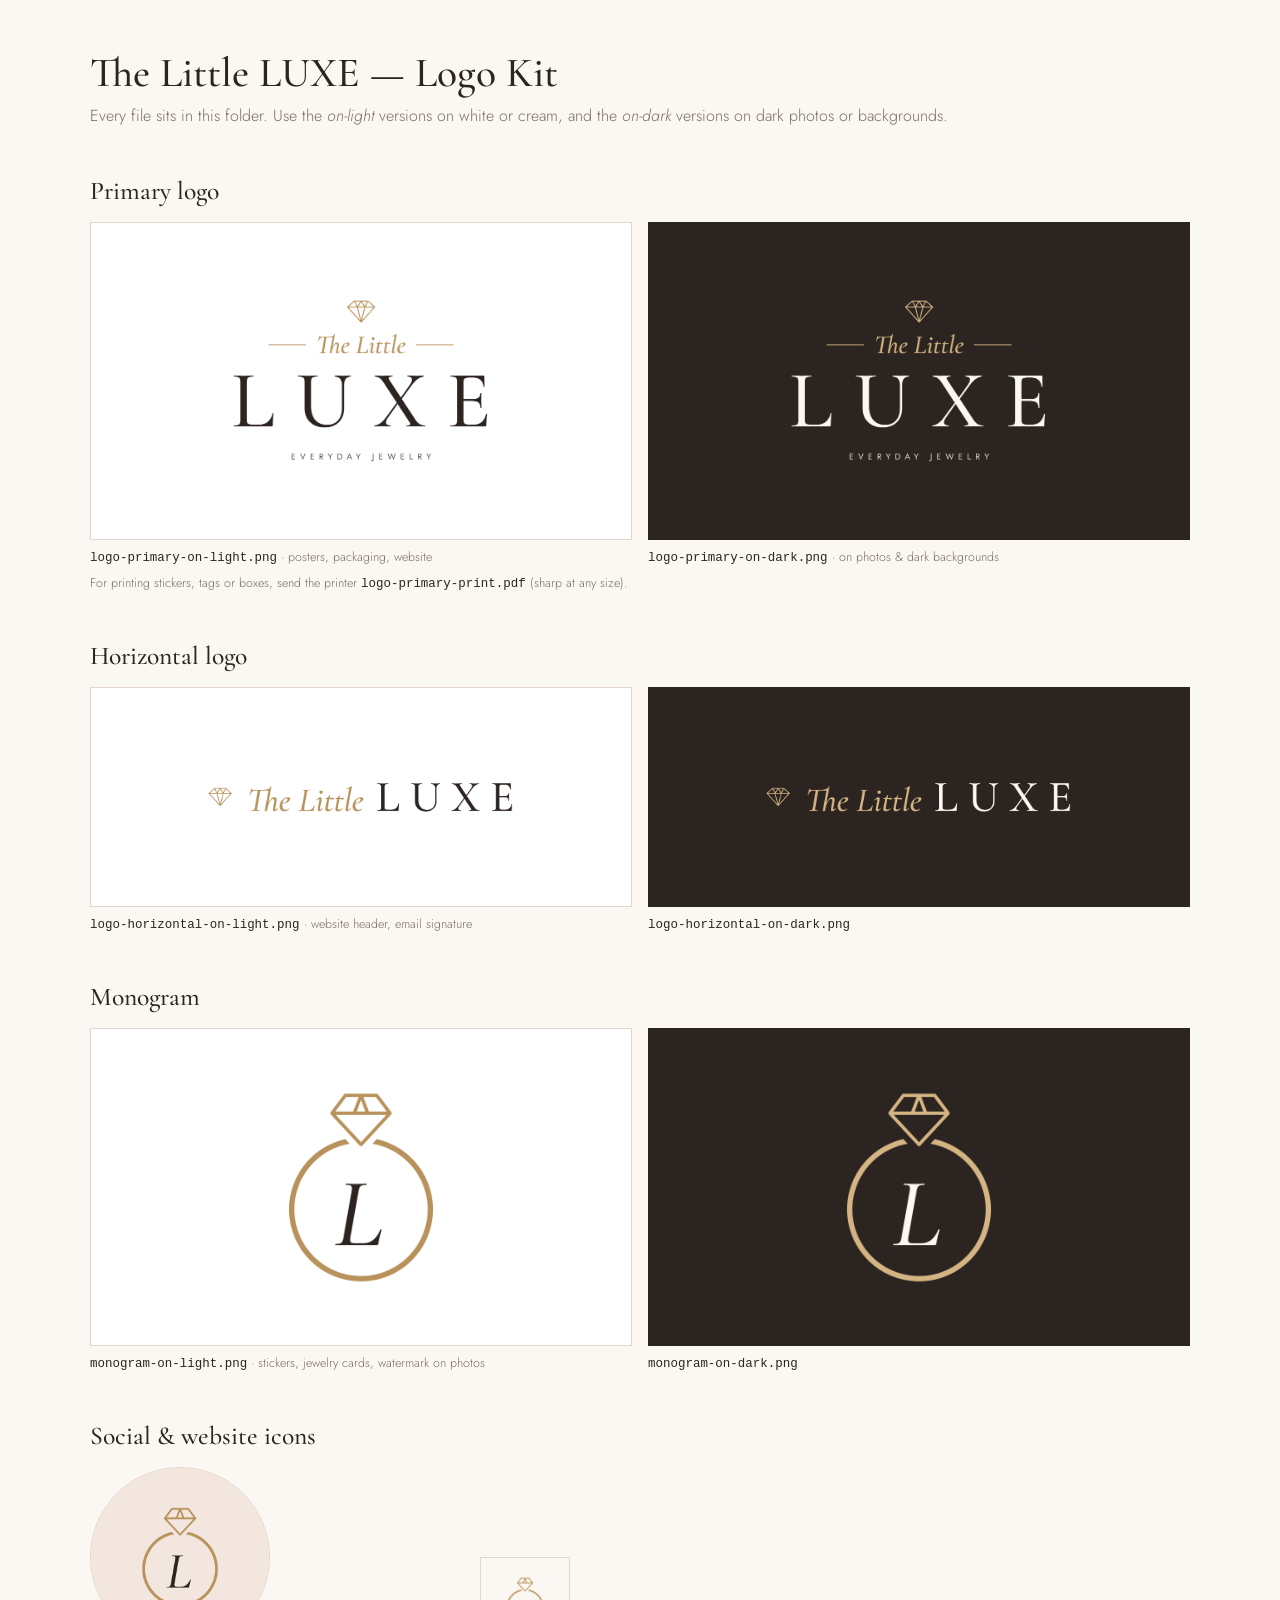
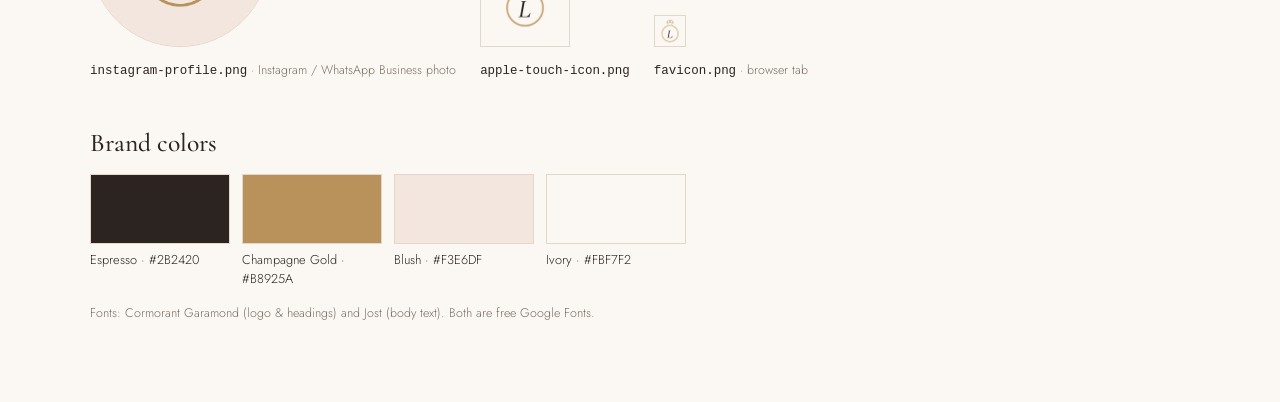
==== brand/index.html @ b69d1118 "Add logo kit, favicon and link preview to the site - brand/: primary, horizontal and monogram logos " ====
<!doctype html>
<html lang="en">
<head>
<meta charset="utf-8" />
<meta name="viewport" content="width=device-width, initial-scale=1" />
<title>The Little LUXE — Logo Kit</title>
<link href="https://fonts.googleapis.com/css2?family=Cormorant+Garamond:ital,wght@0,500;1,400&family=Jost:wght@300;400&display=swap" rel="stylesheet" />
<style>
  :root { --ink:#2b2420; --gold:#b8925a; --ivory:#fbf7f2; --blush:#f3e6df; --line:#e4d6ca; --muted:#7a6e66; }
  * { box-sizing: border-box; margin: 0; }
  body { font-family: Jost, sans-serif; font-weight: 300; background: var(--ivory); color: var(--ink); padding: 48px 16px 80px; }
  .wrap { max-width: 1100px; margin: 0 auto; }
  h1 { font-family: "Cormorant Garamond", serif; font-weight: 500; font-size: 2.6rem; }
  h2 { font-family: "Cormorant Garamond", serif; font-weight: 500; font-size: 1.6rem; margin: 48px 0 16px; }
  p.sub { color: var(--muted); margin-top: 6px; }
  .row { display: grid; grid-template-columns: 1fr 1fr; gap: 16px; }
  @media (max-width: 700px) { .row { grid-template-columns: 1fr; } }
  .tile { border: 1px solid var(--line); background: #fff; padding: 28px; display: grid; place-items: center; min-height: 220px; }
  .tile.dark { background: var(--ink); border-color: var(--ink); }
  .tile img { max-width: 100%; max-height: 260px; }
  .cap { font-size: .78rem; color: var(--muted); margin-top: 8px; }
  .cap code { color: var(--ink); }
  .swatches { display: flex; gap: 12px; flex-wrap: wrap; }
  .sw { width: 140px; }
  .sw div { height: 70px; border: 1px solid var(--line); }
  .sw span { display: block; font-size: .8rem; margin-top: 6px; }
  .small { display: flex; gap: 24px; align-items: end; flex-wrap: wrap; }
  .small img { border: 1px solid var(--line); }
  .round { border-radius: 50%; }
</style>
</head>
<body>
<div class="wrap">
  <h1>The Little LUXE — Logo Kit</h1>
  <p class="sub">Every file sits in this folder. Use the <em>on-light</em> versions on white or cream, and the <em>on-dark</em> versions on dark photos or backgrounds.</p>

  <h2>Primary logo</h2>
  <div class="row">
    <div><div class="tile"><img src="logo-primary-on-light.png" alt="Primary logo, dark text"></div><p class="cap"><code>logo-primary-on-light.png</code> · posters, packaging, website</p></div>
    <div><div class="tile dark"><img src="logo-primary-on-dark.png" alt="Primary logo, light text"></div><p class="cap"><code>logo-primary-on-dark.png</code> · on photos & dark backgrounds</p></div>
  </div>
  <p class="cap">For printing stickers, tags or boxes, send the printer <code>logo-primary-print.pdf</code> (sharp at any size).</p>

  <h2>Horizontal logo</h2>
  <div class="row">
    <div><div class="tile"><img src="logo-horizontal-on-light.png" alt="Horizontal logo"></div><p class="cap"><code>logo-horizontal-on-light.png</code> · website header, email signature</p></div>
    <div><div class="tile dark"><img src="logo-horizontal-on-dark.png" alt="Horizontal logo, light"></div><p class="cap"><code>logo-horizontal-on-dark.png</code></p></div>
  </div>

  <h2>Monogram</h2>
  <div class="row">
    <div><div class="tile"><img src="monogram-on-light.png" alt="Monogram"></div><p class="cap"><code>monogram-on-light.png</code> · stickers, jewelry cards, watermark on photos</p></div>
    <div><div class="tile dark"><img src="monogram-on-dark.png" alt="Monogram, light"></div><p class="cap"><code>monogram-on-dark.png</code></p></div>
  </div>

  <h2>Social & website icons</h2>
  <div class="small">
    <div><img class="round" src="instagram-profile.png" width="180" alt="Instagram profile picture"><p class="cap"><code>instagram-profile.png</code> · Instagram / WhatsApp Business photo</p></div>
    <div><img src="apple-touch-icon.png" width="90" alt="App icon"><p class="cap"><code>apple-touch-icon.png</code></p></div>
    <div><img src="favicon.png" width="32" alt="Favicon"><p class="cap"><code>favicon.png</code> · browser tab</p></div>
  </div>

  <h2>Brand colors</h2>
  <div class="swatches">
    <div class="sw"><div style="background:#2b2420"></div><span>Espresso · #2B2420</span></div>
    <div class="sw"><div style="background:#b8925a"></div><span>Champagne Gold · #B8925A</span></div>
    <div class="sw"><div style="background:#f3e6df"></div><span>Blush · #F3E6DF</span></div>
    <div class="sw"><div style="background:#fbf7f2"></div><span>Ivory · #FBF7F2</span></div>
  </div>
  <p class="cap" style="margin-top:16px">Fonts: Cormorant Garamond (logo & headings) and Jost (body text). Both are free Google Fonts.</p>
</div>
</body>
</html>
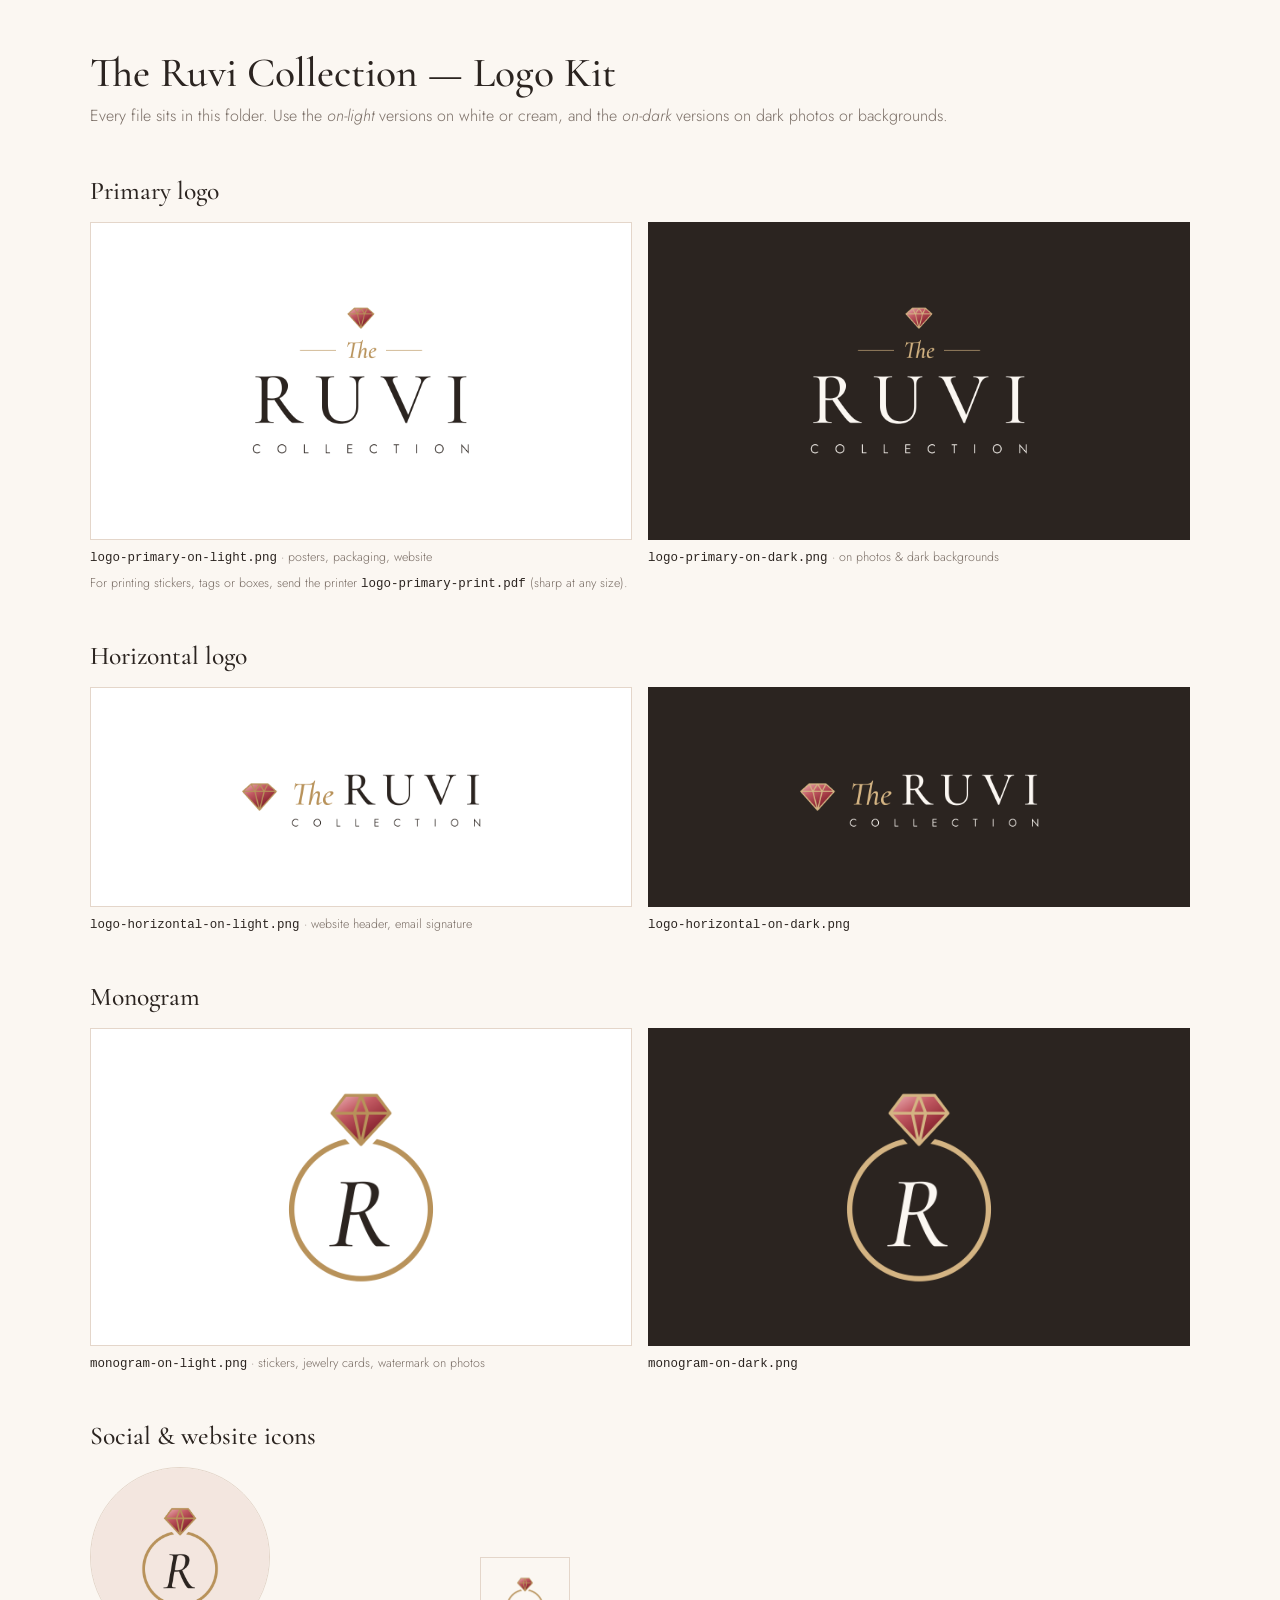
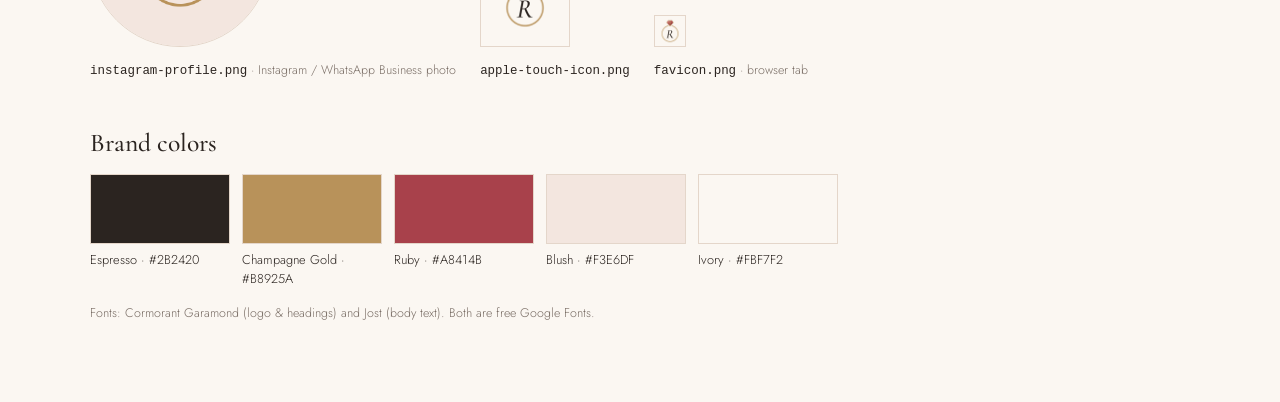
==== commit 710925ba: "Rename the shop to The Ruvi Collection with a new logo - New logo kit: ruby gem, "The RUVI COLLECTIO" ====
--- a/brand/index.html
+++ b/brand/index.html
@@ -3,7 +3,7 @@
 <head>
 <meta charset="utf-8" />
 <meta name="viewport" content="width=device-width, initial-scale=1" />
-<title>The Little LUXE — Logo Kit</title>
+<title>The Ruvi Collection — Logo Kit</title>
 <link href="https://fonts.googleapis.com/css2?family=Cormorant+Garamond:ital,wght@0,500;1,400&family=Jost:wght@300;400&display=swap" rel="stylesheet" />
 <style>
   :root { --ink:#2b2420; --gold:#b8925a; --ivory:#fbf7f2; --blush:#f3e6df; --line:#e4d6ca; --muted:#7a6e66; }
@@ -31,7 +31,7 @@
 </head>
 <body>
 <div class="wrap">
-  <h1>The Little LUXE — Logo Kit</h1>
+  <h1>The Ruvi Collection — Logo Kit</h1>
   <p class="sub">Every file sits in this folder. Use the <em>on-light</em> versions on white or cream, and the <em>on-dark</em> versions on dark photos or backgrounds.</p>
 
   <h2>Primary logo</h2>
@@ -64,6 +64,7 @@
   <div class="swatches">
     <div class="sw"><div style="background:#2b2420"></div><span>Espresso · #2B2420</span></div>
     <div class="sw"><div style="background:#b8925a"></div><span>Champagne Gold · #B8925A</span></div>
+    <div class="sw"><div style="background:#a8414b"></div><span>Ruby · #A8414B</span></div>
     <div class="sw"><div style="background:#f3e6df"></div><span>Blush · #F3E6DF</span></div>
     <div class="sw"><div style="background:#fbf7f2"></div><span>Ivory · #FBF7F2</span></div>
   </div>
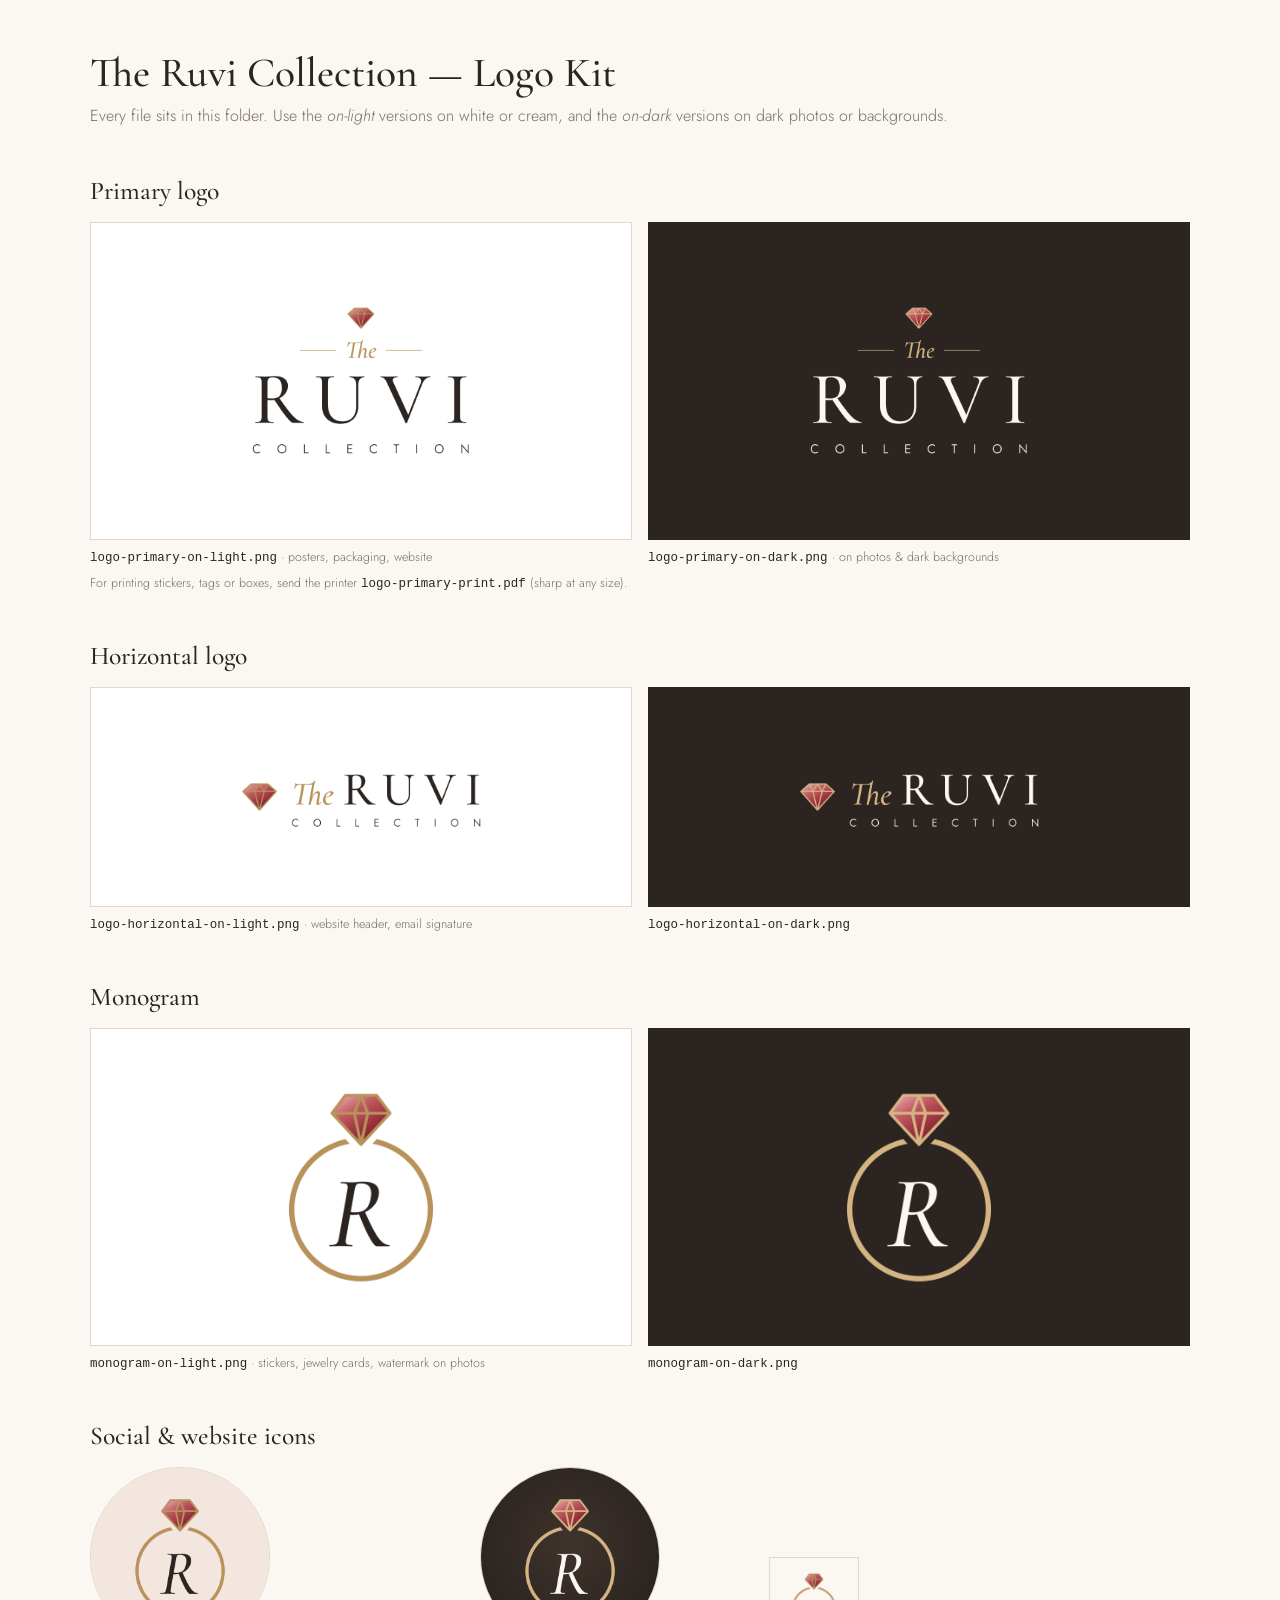
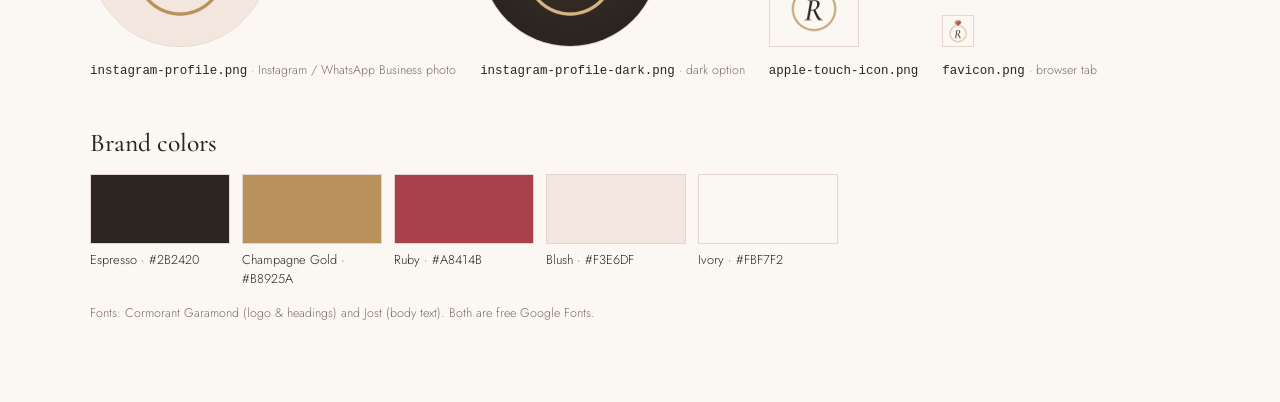
==== commit 0acfdaca: "Bring the "Our story" section to life; add Instagram profile pictures - The ring draws itself in, th" ====
--- a/brand/index.html
+++ b/brand/index.html
@@ -56,6 +56,7 @@
   <h2>Social & website icons</h2>
   <div class="small">
     <div><img class="round" src="instagram-profile.png" width="180" alt="Instagram profile picture"><p class="cap"><code>instagram-profile.png</code> · Instagram / WhatsApp Business photo</p></div>
+    <div><img class="round" src="instagram-profile-dark.png" width="180" alt="Instagram profile picture, dark"><p class="cap"><code>instagram-profile-dark.png</code> · dark option</p></div>
     <div><img src="apple-touch-icon.png" width="90" alt="App icon"><p class="cap"><code>apple-touch-icon.png</code></p></div>
     <div><img src="favicon.png" width="32" alt="Favicon"><p class="cap"><code>favicon.png</code> · browser tab</p></div>
   </div>
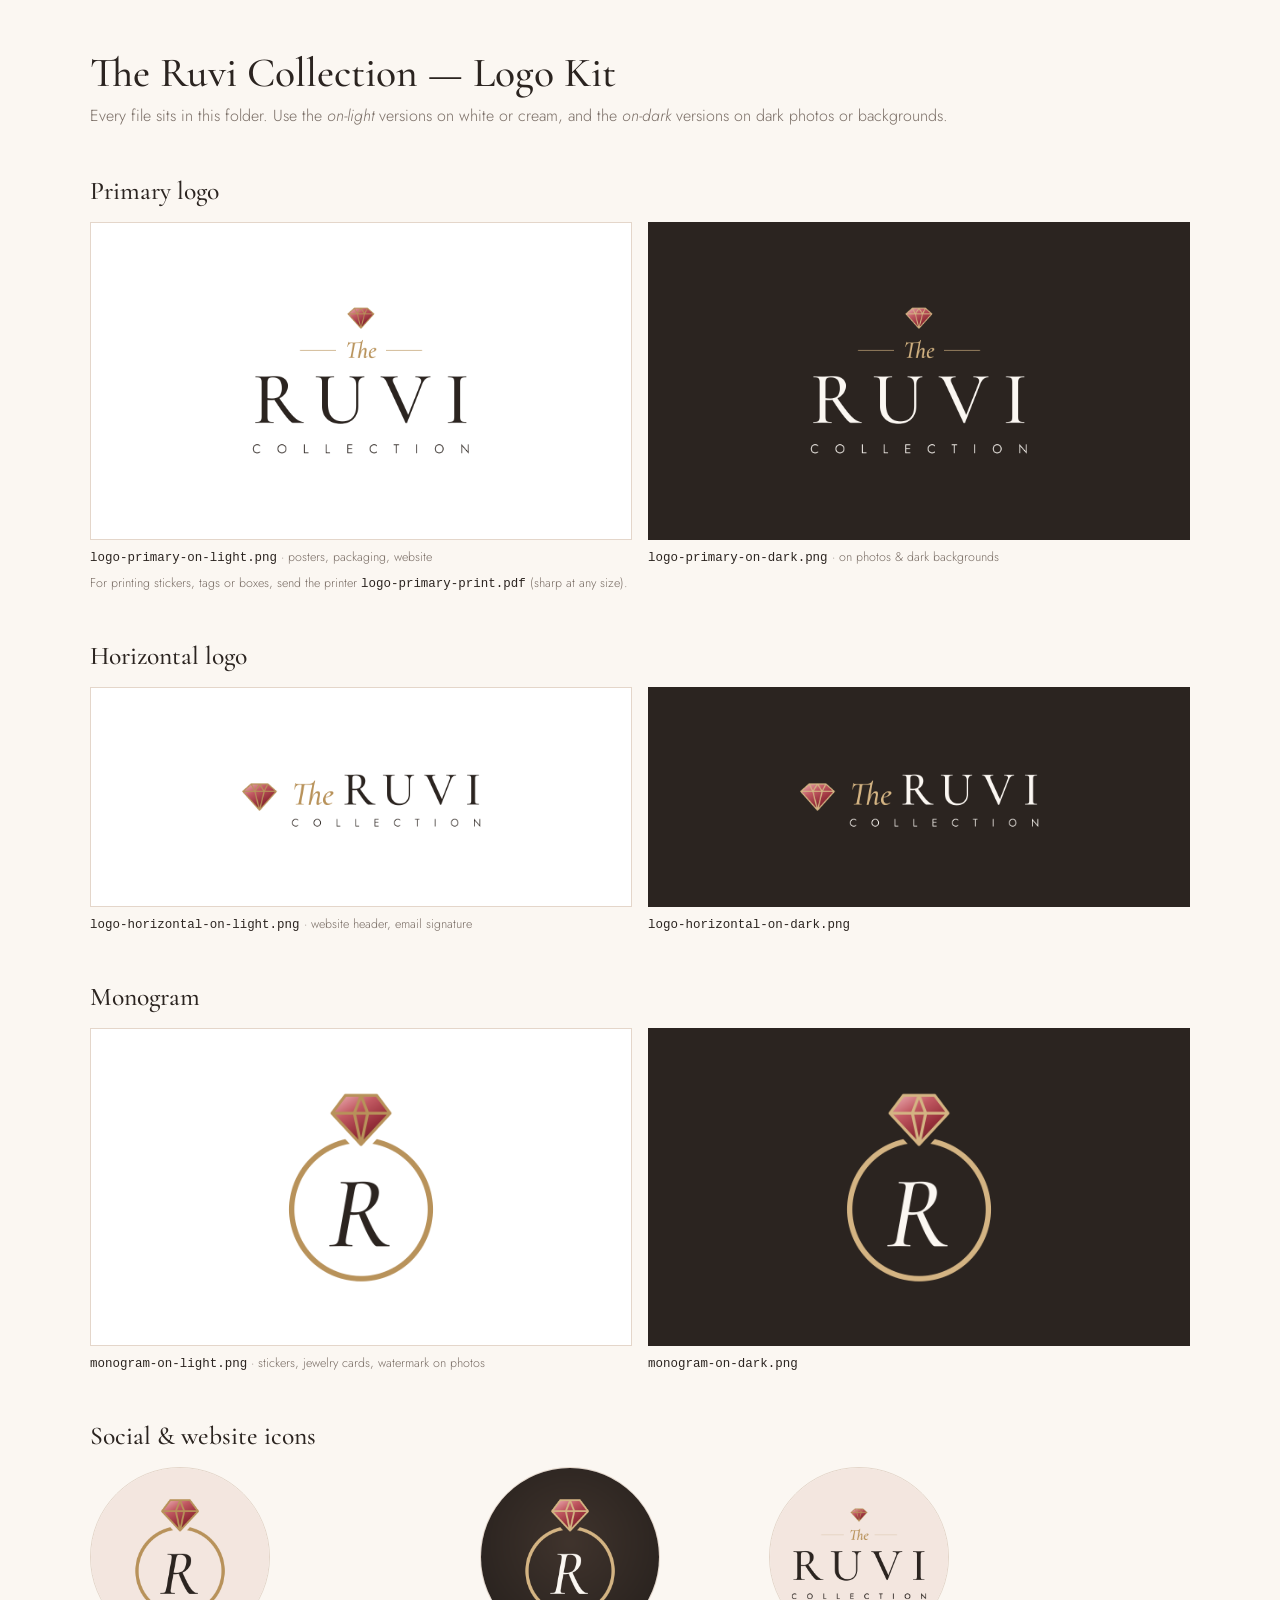
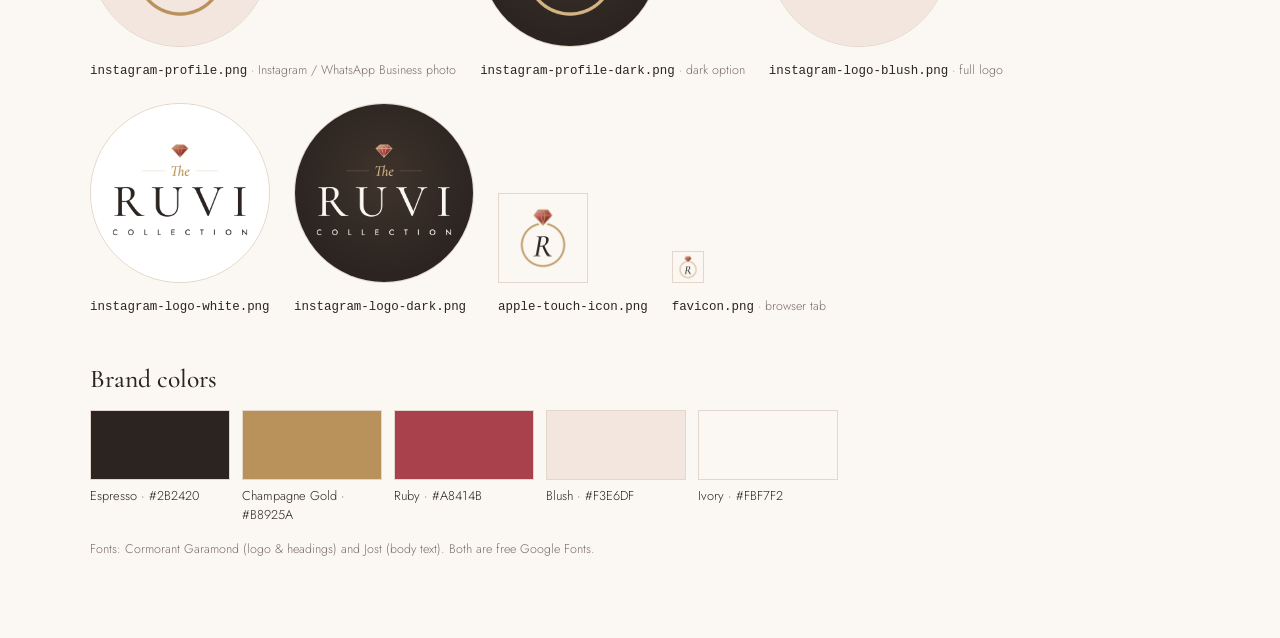
==== commit 96e1d5fc: "Add round Instagram profile pictures with the full logo The main logo (ruby, The, RUVI, COLLECTION) " ====
--- a/brand/index.html
+++ b/brand/index.html
@@ -57,6 +57,9 @@
   <div class="small">
     <div><img class="round" src="instagram-profile.png" width="180" alt="Instagram profile picture"><p class="cap"><code>instagram-profile.png</code> · Instagram / WhatsApp Business photo</p></div>
     <div><img class="round" src="instagram-profile-dark.png" width="180" alt="Instagram profile picture, dark"><p class="cap"><code>instagram-profile-dark.png</code> · dark option</p></div>
+    <div><img class="round" src="instagram-logo-blush.png" width="180" alt="Instagram profile picture with the full logo"><p class="cap"><code>instagram-logo-blush.png</code> · full logo</p></div>
+    <div><img class="round" src="instagram-logo-white.png" width="180" alt="Instagram profile picture with the full logo, white" style="border:1px solid var(--line)"><p class="cap"><code>instagram-logo-white.png</code></p></div>
+    <div><img class="round" src="instagram-logo-dark.png" width="180" alt="Instagram profile picture with the full logo, dark"><p class="cap"><code>instagram-logo-dark.png</code></p></div>
     <div><img src="apple-touch-icon.png" width="90" alt="App icon"><p class="cap"><code>apple-touch-icon.png</code></p></div>
     <div><img src="favicon.png" width="32" alt="Favicon"><p class="cap"><code>favicon.png</code> · browser tab</p></div>
   </div>
